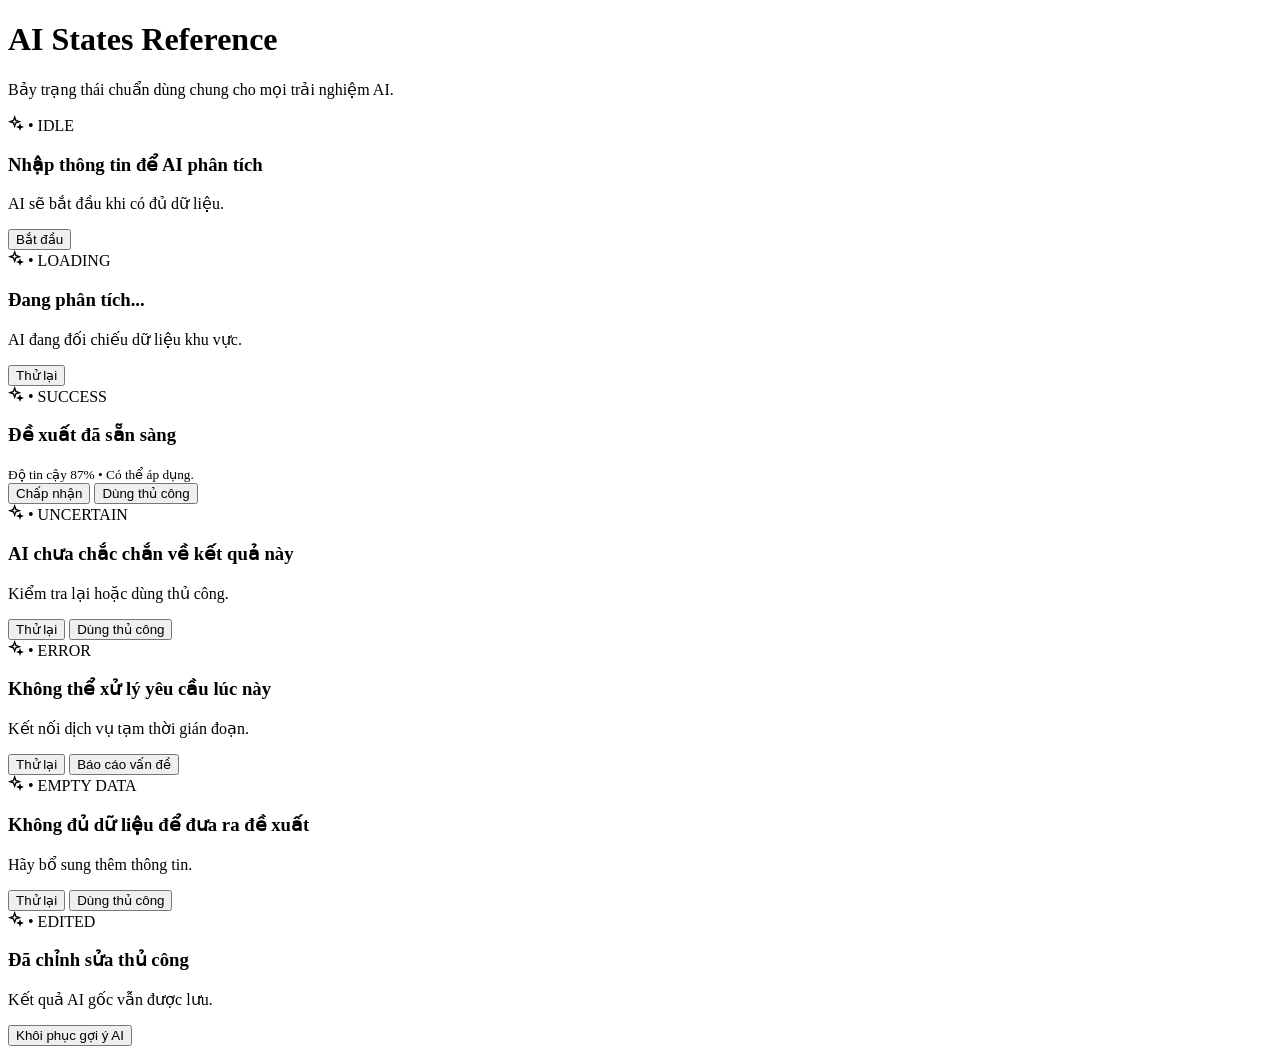
==== ai-reference.html @ 9b3729f6 "Add files via upload" ====
<!DOCTYPE html>
<html lang="vi">
<head>
  <meta charset="UTF-8">
  <meta name="viewport" content="width=device-width, initial-scale=1.0">
  <title>AI States Reference - SafeNeighborhood</title>
  <link rel="stylesheet" href="css/style.css">
  <link rel="stylesheet" href="css/ai-reference.css">
</head>
<body class="trang-con-body">

  <div class="trang-con-ai-ref">
    <!-- Tiêu đề trang chuẩn AI UX Standard -->
    <div class="tieu-de-trang">
      <h1>AI States Reference</h1>
      <p>Bảy trạng thái chuẩn dùng chung cho mọi trải nghiệm AI.</p>
    </div>

    <!-- Lưới 7 thẻ trạng thái AI UX -->
    <div class="luoi-7-trang-thai">
      
      <!-- 1. Trạng thái IDLE -->
      <div class="the-ai-ref">
        <div class="dau-card">
          <span class="bieu-tuong-ai-icon">
            <svg width="16" height="16" viewBox="0 0 24 24" fill="none" stroke="currentColor" stroke-width="2"><path d="M10 3l1.8 5.2L17 10l-5.2 1.8L10 17l-1.8-5.2L3 10l5.2-1.8zM18 15l.8 2.2L21 18l-2.2.8L18 21l-.8-2.2L15 18l2.2-.8z"/></svg>
          </span>
          <span class="nhan-badge gray">&bull; IDLE</span>
        </div>
        <h3>Nhập thông tin để AI phân tích</h3>
        <p>AI sẽ bắt đầu khi có đủ dữ liệu.</p>
        <div class="hang-nut-card">
          <button type="button" class="nut nut-chinh nut-nho" onclick="goiToast('Đã chạy hành động cho trạng thái IDLE', 'xanh-la')">Bắt đầu</button>
        </div>
      </div>

      <!-- 2. Trạng thái LOADING -->
      <div class="the-ai-ref">
        <div class="dau-card">
          <span class="bieu-tuong-ai-icon">
            <svg width="16" height="16" viewBox="0 0 24 24" fill="none" stroke="currentColor" stroke-width="2"><path d="M10 3l1.8 5.2L17 10l-5.2 1.8L10 17l-1.8-5.2L3 10l5.2-1.8zM18 15l.8 2.2L21 18l-2.2.8L18 21l-.8-2.2L15 18l2.2-.8z"/></svg>
          </span>
          <span class="nhan-badge blue">&bull; LOADING</span>
        </div>
        <div class="skeleton-container">
          <div class="skeleton-line long"></div>
          <div class="skeleton-line medium"></div>
          <div class="skeleton-line short"></div>
        </div>
        <h3>Đang phân tích...</h3>
        <p>AI đang đối chiếu dữ liệu khu vực.</p>
        <div class="hang-nut-card">
          <button type="button" class="nut nut-chinh nut-nho" onclick="goiToast('Đã chạy hành động cho trạng thái LOADING', 'xanh-la')">Thử lại</button>
        </div>
      </div>

      <!-- 3. Trạng thái SUCCESS -->
      <div class="the-ai-ref">
        <div class="dau-card">
          <span class="bieu-tuong-ai-icon">
            <svg width="16" height="16" viewBox="0 0 24 24" fill="none" stroke="currentColor" stroke-width="2"><path d="M10 3l1.8 5.2L17 10l-5.2 1.8L10 17l-1.8-5.2L3 10l5.2-1.8zM18 15l.8 2.2L21 18l-2.2.8L18 21l-.8-2.2L15 18l2.2-.8z"/></svg>
          </span>
          <span class="nhan-badge green">&bull; SUCCESS</span>
        </div>
        <h3>Đề xuất đã sẵn sàng</h3>
        <small class="do-tin-cay-text">Độ tin cậy 87% &bull; Có thể áp dụng.</small>
        <div class="thanh-progress-tim"><div class="chay" style="width: 87%;"></div></div>
        <div class="hang-nut-card">
          <button type="button" class="nut nut-chinh nut-nho" onclick="goiToast('Đã chạy hành động cho trạng thái SUCCESS', 'xanh-la')">Chấp nhận</button>
          <button type="button" class="nut-chu" onclick="goiToast('Đã chuyển sang xử lý thủ công', 'xanh-la')">Dùng thủ công</button>
        </div>
      </div>

      <!-- 4. Trạng thái UNCERTAIN -->
      <div class="the-ai-ref vien-vang">
        <div class="dau-card">
          <span class="bieu-tuong-ai-icon">
            <svg width="16" height="16" viewBox="0 0 24 24" fill="none" stroke="currentColor" stroke-width="2"><path d="M10 3l1.8 5.2L17 10l-5.2 1.8L10 17l-1.8-5.2L3 10l5.2-1.8zM18 15l.8 2.2L21 18l-2.2.8L18 21l-.8-2.2L15 18l2.2-.8z"/></svg>
          </span>
          <span class="nhan-badge yellow">&bull; UNCERTAIN</span>
        </div>
        <h3>AI chưa chắc chắn về kết quả này</h3>
        <p>Kiểm tra lại hoặc dùng thủ công.</p>
        <div class="hang-nut-card">
          <button type="button" class="nut nut-chinh nut-nho" onclick="goiToast('Đã chạy hành động cho trạng thái UNCERTAIN', 'vang')">Thử lại</button>
          <button type="button" class="nut-chu" onclick="goiToast('Đã chuyển sang xử lý thủ công', 'xanh-la')">Dùng thủ công</button>
        </div>
      </div>

      <!-- 5. Trạng thái ERROR -->
      <div class="the-ai-ref vien-do">
        <div class="dau-card">
          <span class="bieu-tuong-ai-icon">
            <svg width="16" height="16" viewBox="0 0 24 24" fill="none" stroke="currentColor" stroke-width="2"><path d="M10 3l1.8 5.2L17 10l-5.2 1.8L10 17l-1.8-5.2L3 10l5.2-1.8zM18 15l.8 2.2L21 18l-2.2.8L18 21l-.8-2.2L15 18l2.2-.8z"/></svg>
          </span>
          <span class="nhan-badge red">&bull; ERROR</span>
        </div>
        <h3>Không thể xử lý yêu cầu lúc này</h3>
        <p>Kết nối dịch vụ tạm thời gián đoạn.</p>
        <div class="hang-nut-card">
          <button type="button" class="nut nut-do nut-nho" onclick="goiToast('Đã chạy hành động cho trạng thái ERROR', 'do')">Thử lại</button>
          <button type="button" class="nut-chu" onclick="goiToast('Đã báo cáo vấn đề', 'xanh-la')">Báo cáo vấn đề</button>
        </div>
      </div>

      <!-- 6. Trạng thái EMPTY DATA -->
      <div class="the-ai-ref">
        <div class="dau-card">
          <span class="bieu-tuong-ai-icon">
            <svg width="16" height="16" viewBox="0 0 24 24" fill="none" stroke="currentColor" stroke-width="2"><path d="M10 3l1.8 5.2L17 10l-5.2 1.8L10 17l-1.8-5.2L3 10l5.2-1.8zM18 15l.8 2.2L21 18l-2.2.8L18 21l-.8-2.2L15 18l2.2-.8z"/></svg>
          </span>
          <span class="nhan-badge gray">&bull; EMPTY DATA</span>
        </div>
        <h3>Không đủ dữ liệu để đưa ra đề xuất</h3>
        <p>Hãy bổ sung thêm thông tin.</p>
        <div class="hang-nut-card">
          <button type="button" class="nut nut-chinh nut-nho" onclick="goiToast('Đã chạy hành động cho trạng thái EMPTY DATA', 'xanh-la')">Thử lại</button>
          <button type="button" class="nut-chu" onclick="goiToast('Đã chuyển sang xử lý thủ công', 'xanh-la')">Dùng thủ công</button>
        </div>
      </div>

      <!-- 7. Trạng thái EDITED -->
      <div class="the-ai-ref">
        <div class="dau-card">
          <span class="bieu-tuong-ai-icon">
            <svg width="16" height="16" viewBox="0 0 24 24" fill="none" stroke="currentColor" stroke-width="2"><path d="M10 3l1.8 5.2L17 10l-5.2 1.8L10 17l-1.8-5.2L3 10l5.2-1.8zM18 15l.8 2.2L21 18l-2.2.8L18 21l-.8-2.2L15 18l2.2-.8z"/></svg>
          </span>
          <span class="nhan-badge purple">&bull; EDITED</span>
        </div>
        <h3>Đã chỉnh sửa thủ công</h3>
        <p>Kết quả AI gốc vẫn được lưu.</p>
        <div class="hang-nut-card">
          <button type="button" class="nut nut-chinh nut-nho" onclick="goiToast('Đã chạy hành động cho trạng thái EDITED', 'tim')">Khôi phục gợi ý AI</button>
        </div>
      </div>

    </div>
  </div>

  <script src="js/ai-reference.js"></script>
</body>
</html>
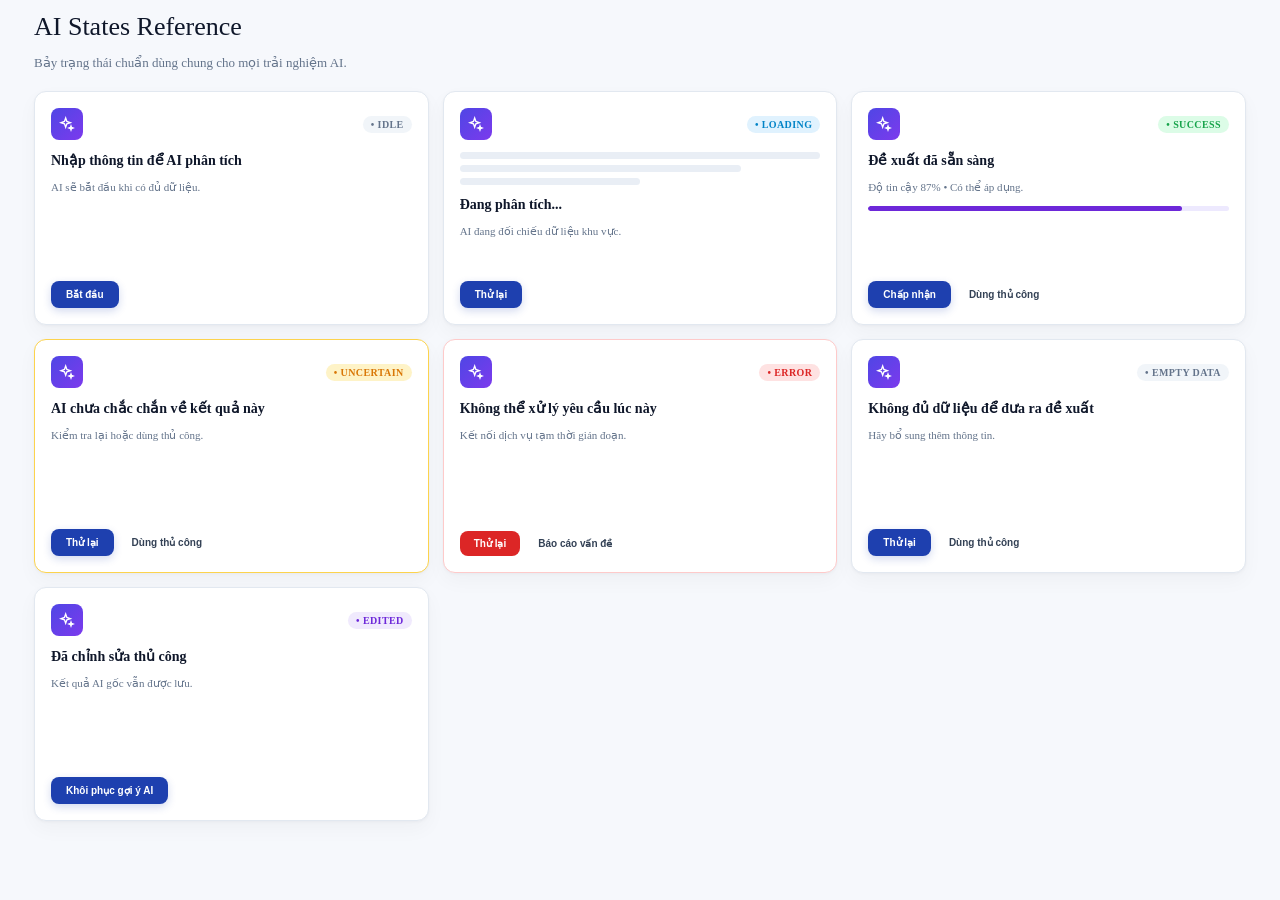
==== commit 25d027f1: "feat: dung giao dien va chuc nang trang ai states reference" ====
--- a/ai-reference.html
+++ b/ai-reference.html
@@ -1,3 +1,4 @@
+<!-- Trang ai-states-reference -->
 <!DOCTYPE html>
 <html lang="vi">
 <head>
--- a/css/ai-reference.css
+++ b/css/ai-reference.css
@@ -0,0 +1,197 @@
+.trang-con-body {
+  background: var(--nen, #f6f8fc);
+  padding: 4px 26px 26px;
+}
+
+.tieu-de-trang h1 {
+  font-size: 26px;
+  font-weight: 500;
+  color: var(--chu, #0f172a);
+  margin: 0 0 4px;
+}
+
+.tieu-de-trang p {
+  color: var(--chu-phu, #64748b);
+  font-size: 13px;
+}
+
+/* Lưới 3 cột bố trí 7 thẻ AI UX */
+.luoi-7-trang-thai {
+  display: grid;
+  grid-template-columns: repeat(3, 1fr);
+  gap: 14px;
+  margin-top: 20px;
+}
+
+.the-ai-ref {
+  background: #fff;
+  border: 1px solid var(--vien, #e2e8f0);
+  border-radius: 12px;
+  min-height: 200px;
+  padding: 16px;
+  display: flex;
+  flex-direction: column;
+  gap: 12px;
+  box-shadow: 0 1px 3px rgba(15,23,42,.04), 0 8px 20px rgba(15,23,42,.035);
+  transition: transform 0.2s, box-shadow 0.2s;
+}
+
+.the-ai-ref:hover {
+  transform: translateY(-2px);
+  box-shadow: 0 4px 12px rgba(15,23,42,.08);
+}
+
+.the-ai-ref.vien-vang {
+  border-color: #fcd34d;
+}
+
+.the-ai-ref.vien-do {
+  border-color: #fecaca;
+}
+
+.dau-card {
+  display: flex;
+  justify-content: space-between;
+  align-items: center;
+}
+
+.bieu-tuong-ai-icon {
+  width: 32px;
+  height: 32px;
+  border-radius: 8px;
+  background: linear-gradient(135deg, #4f46e5, #7c3aed);
+  color: #fff;
+  display: grid;
+  place-items: center;
+}
+
+/* Các Badge loại trạng thái */
+.nhan-badge {
+  font-size: 10px;
+  font-weight: 700;
+  padding: 3px 8px;
+  border-radius: 10px;
+  text-transform: uppercase;
+  letter-spacing: .04em;
+}
+
+.nhan-badge.gray { background: #f1f5f9; color: #64748b; }
+.nhan-badge.blue { background: #e0f2fe; color: #0284c7; }
+.nhan-badge.green { background: #dcfce7; color: #16a34a; }
+.nhan-badge.yellow { background: #fef3c7; color: #d97706; }
+.nhan-badge.red { background: #fee2e2; color: #dc2626; }
+.nhan-badge.purple { background: #f0eafd; color: #6d28d9; }
+
+.the-ai-ref h3 {
+  font-size: 14px;
+  font-weight: 600;
+  color: var(--chu, #0f172a);
+  margin: 0;
+}
+
+.the-ai-ref p {
+  font-size: 11px;
+  color: var(--chu-phu, #64748b);
+  margin: 0;
+}
+
+/* Skeleton Loading lines */
+.skeleton-container {
+  display: flex;
+  flex-direction: column;
+  gap: 6px;
+}
+
+.skeleton-line {
+  height: 7px;
+  background: #e9eef5;
+  border-radius: 4px;
+}
+
+.skeleton-line.long { width: 100%; }
+.skeleton-line.medium { width: 78%; }
+.skeleton-line.short { width: 50%; }
+
+/* Progress Bar trong thẻ SUCCESS */
+.do-tin-cay-text {
+  font-size: 11px;
+  color: var(--chu-phu, #64748b);
+}
+
+.thanh-progress-tim {
+  height: 5px;
+  background: #ede9fe;
+  border-radius: 3px;
+  overflow: hidden;
+}
+
+.thanh-progress-tim .chay {
+  height: 100%;
+  background: #6d28d9;
+  border-radius: 3px;
+}
+
+/* Hàng nút bấm phía dưới thẻ */
+.hang-nut-card {
+  display: flex;
+  align-items: center;
+  gap: 10px;
+  margin-top: auto;
+  padding-top: 8px;
+}
+
+.nut {
+  display: inline-flex;
+  align-items: center;
+  justify-content: center;
+  padding: 8px 14px;
+  border: 1px solid transparent;
+  border-radius: 8px;
+  font-size: 10px;
+  font-weight: 600;
+  cursor: pointer;
+}
+
+.nut-chinh {
+  background: var(--xanh-chinh, #1e40af);
+  color: #fff;
+  box-shadow: 0 3px 8px rgba(30, 64, 175, .2);
+}
+
+.nut-chinh:hover {
+  background: #1a3797;
+}
+
+.nut-nho {
+  padding: 7px 14px;
+  font-size: 10px;
+}
+
+.nut-chu {
+  padding: 6px 8px;
+  border: 0;
+  background: none;
+  color: #334155;
+  font-size: 10px;
+  font-weight: 600;
+  cursor: pointer;
+}
+
+.nut-do {
+  background: #dc2626;
+  color: #fff;
+  border: none;
+}
+.nut-do:hover {
+  background: #b91c1c;
+}
+
+/* Responsive hiển thị trên màn hình nhỏ */
+@media (max-width: 1024px) {
+  .luoi-7-trang-thai { grid-template-columns: repeat(2, 1fr); }
+}
+
+@media (max-width: 640px) {
+  .luoi-7-trang-thai { grid-template-columns: 1fr; }
+  .trang-con-body { padding: 16px; }
+}
